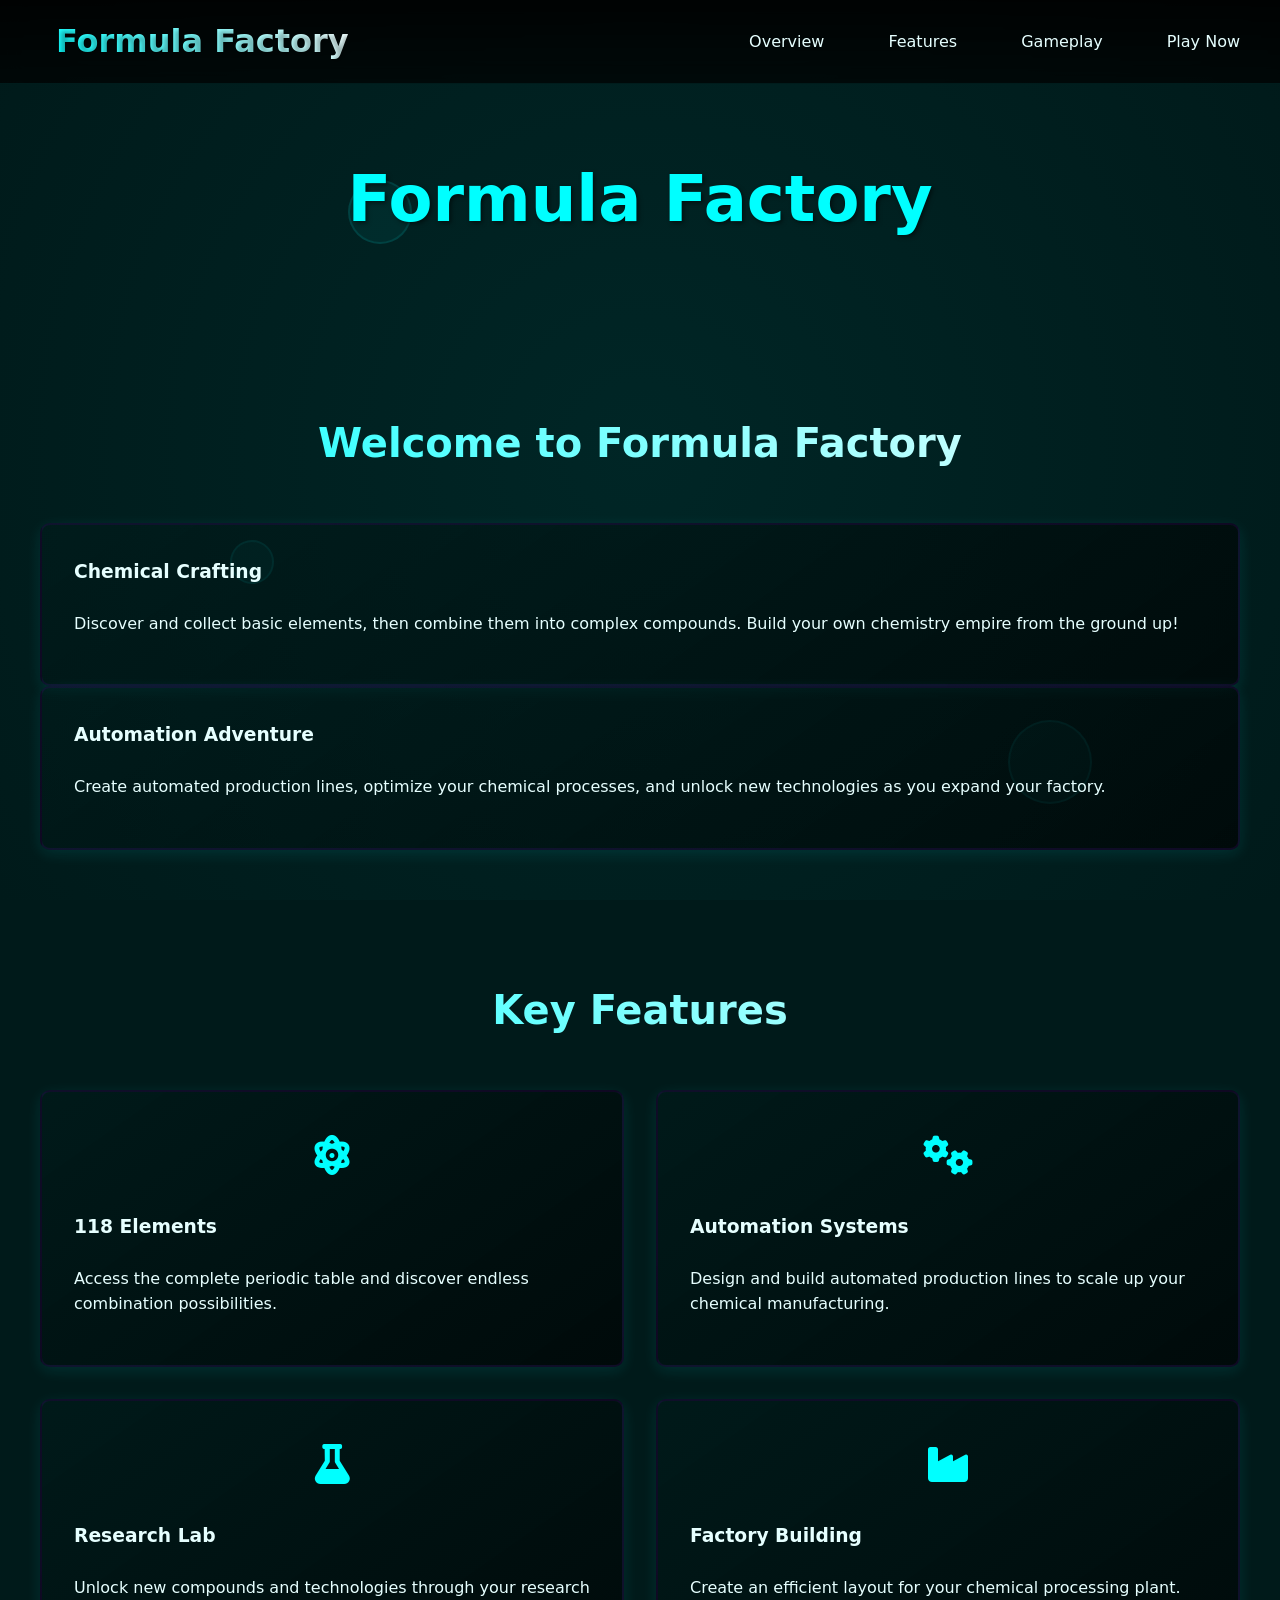
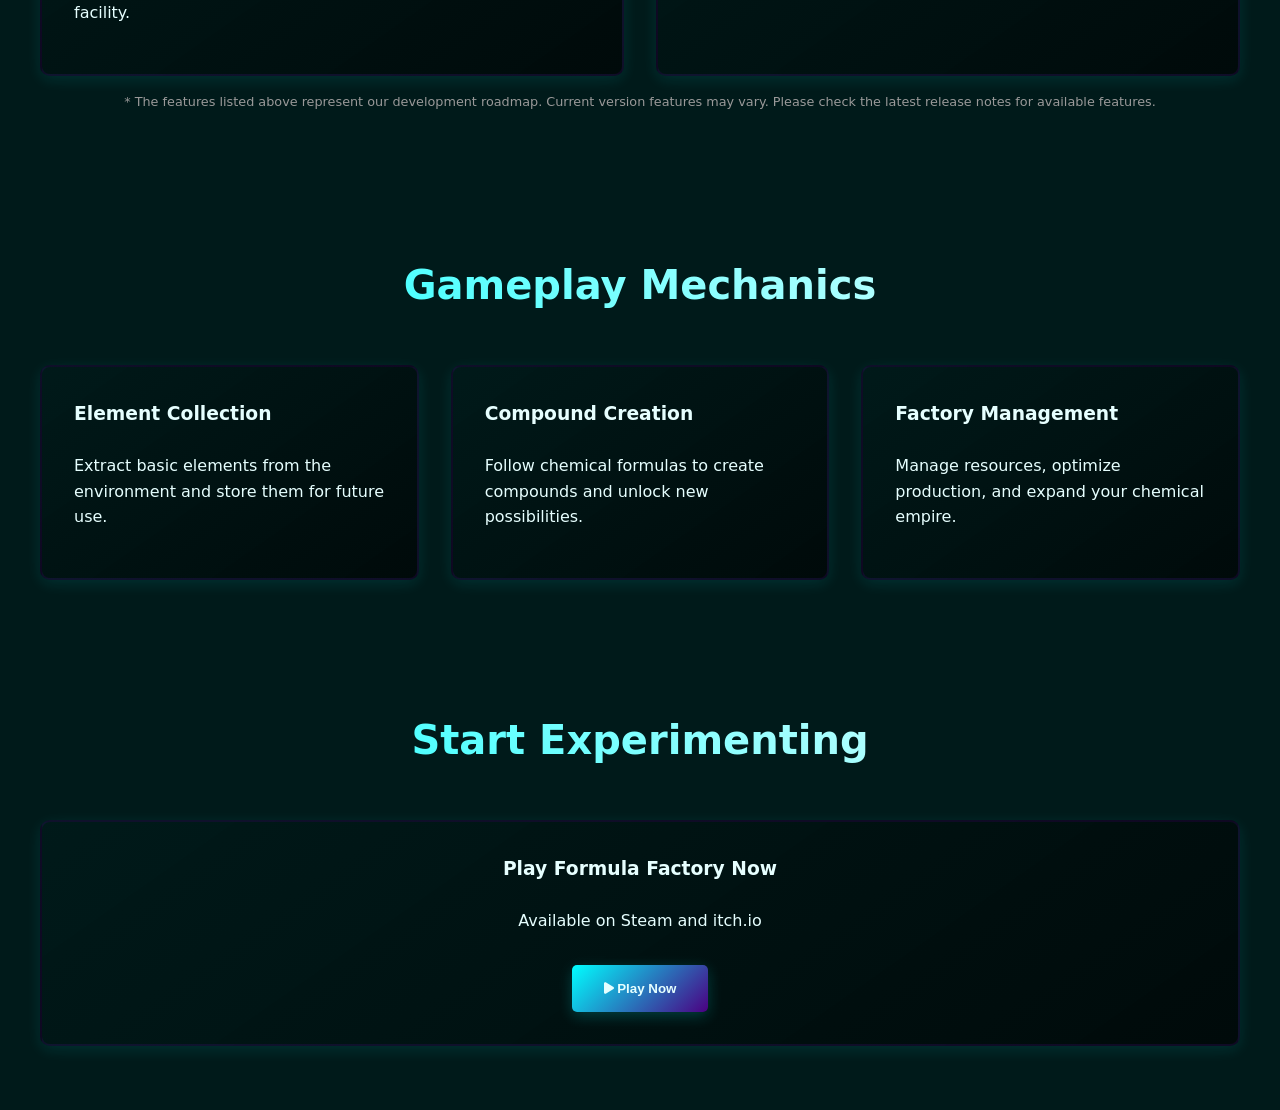
==== formulafactory.html @ 39836e4e "Pretty much made the entire application. I might add more later, but for now this is all it's going " ====
<!DOCTYPE html>
<html lang="en">
<head>
    <meta charset="UTF-8">
    <meta name="viewport" content="width=device-width, initial-scale=1.0">
    <title>Formula Factory - Chemistry Crafting Game</title>
    <link href="https://cdnjs.cloudflare.com/ajax/libs/font-awesome/6.0.0/css/all.min.css" rel="stylesheet">
    <style>
        :root {
            --primary-color: #00ffff;
            --secondary-color: #4b0082;
            --bg-dark: #001a1a;
            --text-light: #e6ffff;
            --gradient-dark: rgba(0, 26, 26, 0.9);
            --gradient-light: rgba(0, 255, 255, 0.1);
            --border-color: rgba(75, 0, 130, 0.2);
            --card-shadow: 0 8px 32px rgba(0, 255, 255, 0.1);
            --transition: all 0.3s cubic-bezier(0.4, 0, 0.2, 1);
        }

        body {
            margin: 0;
            font-family: 'Inter', system-ui, -apple-system, BlinkMacSystemFont, sans-serif;
            background-color: var(--bg-dark);
            color: var(--text-light);
            line-height: 1.6;
            overflow-x: hidden;
        }

        /* Enhanced Header Styles */
        header {
            background: linear-gradient(to bottom, rgba(0,0,0,0.9), rgba(0,0,0,0.7));
            backdrop-filter: blur(10px);
            border-bottom: 1px solid rgba(0, 255, 255, 0.1);
            padding: 1rem;
            position: sticky;
            top: 0;
            z-index: 100;
            width: 100%;
        }

        nav {
            display: flex;
            justify-content: space-between;
            align-items: center;
            max-width: 1200px;
            margin: 0 auto;
            padding: 0 2rem;
        }

        .logo {
            font-size: 2rem;
            font-weight: 700;
            background: linear-gradient(45deg, var(--primary-color), #fff);
            -webkit-background-clip: text;
            background-clip: text;
            -webkit-text-fill-color: transparent;
            text-shadow: 2px 2px 4px rgba(0,0,0,0.3);
        }

        .nav-links {
            display: flex;
            gap: 2rem;
            list-style: none;
            padding: 0;
            margin: 0;
        }

        .nav-links a {
            color: var(--text-light);
            text-decoration: none;
            font-size: 1rem;
            font-weight: 500;
            padding: 0.5rem 1rem;
            border-radius: 4px;
            transition: var(--transition);
            position: relative;
        }

        .nav-links a:hover {
            color: var(--primary-color);
        }

        .nav-links a::after {
            content: '';
            position: absolute;
            bottom: 0;
            left: 0;
            width: 0;
            height: 2px;
            background: var(--primary-color);
            transition: width 0.3s ease;
        }

        .nav-links a:hover::after {
            width: 100%;
        }

        /* Improved Card Styles */
        .card {
            background: linear-gradient(145deg, rgba(0, 26, 26, 0.4), rgba(0, 0, 0, 0.6));
            border: 2px solid var(--border-color);
            border-radius: 10px;
            padding: 2rem;
            box-shadow: 0 4px 15px rgba(0, 255, 255, 0.1);
            transition: all 0.3s ease-in-out;
        }

        .card:hover {
            border-color: var(--primary-color);
            box-shadow: 0 8px 25px rgba(0, 255, 255, 0.2);
            transform: translateY(-5px);
        }

        /* Enhanced Button Styles */
        button {
            background: linear-gradient(135deg, var(--primary-color), var(--secondary-color));
            color: var(--text-light);
            border: none;
            padding: 1rem 2rem;
            border-radius: 5px;
            cursor: pointer;
            font-weight: bold;
            transition: all 0.3s;
            box-shadow: 0 4px 15px rgba(0, 255, 255, 0.2);
        }

        button:hover {
            transform: scale(1.05);
            box-shadow: 0 8px 25px rgba(0, 255, 255, 0.3);
        }

        /* Enhanced Section Styles */
        .section {
            padding: 4rem 2rem;
            max-width: 1200px;
            margin: 0 auto;
        }


        h1, h2, h3 {
            margin: 0 0 1.5rem 0;
        }

        h2 {
            font-size: 2.5rem;
            background: linear-gradient(45deg, var(--primary-color), #fff);
            -webkit-background-clip: text;
            background-clip: text;
            -webkit-text-fill-color: transparent;
            text-align: center;
            margin-bottom: 3rem;
        }

        /* Enhanced Grid Styles */
        .grid {
            display: grid;
            gap: 2rem;
        }

        .grid-2 {
            grid-template-columns: repeat(2, 1fr);
        }

        .grid-3 {
            grid-template-columns: repeat(3, 1fr);
        }

        /* Enhanced Icon Styles */
        .skill-icon {
            font-size: 2.5rem;
            color: var(--primary-color);
            margin-bottom: 1.5rem;
            text-align: center;
        }

        /* Enhanced Background Animation */
        .bg-animation {
            position: fixed;
            width: 100%;
            height: 100%;
            z-index: -1;
            background: radial-gradient(circle, #002626 0%, #001a1a 100%);
        }

        .floating-shapes {
            position: absolute;
            width: 100%;
            height: 100%;
            overflow: hidden;
        }

        .shape {
            position: absolute;
            background: rgba(0, 255, 255, 0.05);
            border: 2px solid rgba(0, 255, 255, 0.1);
            border-radius: 50%;
            animation: float 15s infinite ease-in-out;
        }

        @keyframes float {
            0%, 100% { transform: translate(0, 0) rotate(0deg); }
            25% { transform: translate(10px, -15px) rotate(5deg); }
            50% { transform: translate(0, -25px) rotate(0deg); }
            75% { transform: translate(-10px, -15px) rotate(-5deg); }
        }

        /* Responsive Adjustments */
        @media (max-width: 768px) {
            nav {
                padding: 0 1rem;
            }
            
            .nav-links {
                position: fixed;
                top: 70px;
                left: 0;
                right: 0;
                background: rgba(0,0,0,0.9);
                backdrop-filter: blur(10px);
                flex-direction: column;
                padding: 1rem;
                gap: 1rem;
                display: none;
            }
            
            .nav-links.active {
                display: flex;
            }
            
            .logo {
                font-size: 1.5rem;
            }
        }
    </style>
</head>
<body>
    <div class="bg-animation">
        <div class="floating-shapes">
            <div class="shape" style="width: 60px; height: 60px; left: 10%; top: 20%;"></div>
            <div class="shape" style="width: 40px; height: 40px; left: 80%; top: 60%;"></div>
            <div class="shape" style="width: 80px; height: 80px; left: 50%; top: 80%;"></div>
        </div>
    </div>

    <header>
        <nav>
            <div class="logo">Formula Factory</div>
            <ul class="nav-links">
                <li><a href="#overview">Overview</a></li>
                <li><a href="#features">Features</a></li>
                <li><a href="#gameplay">Gameplay</a></li>
                <li><a href="#download">Play Now</a></li>
            </ul>
        </nav>
    </header>

    <main>
        <section class="section hero">
            <h1 style="font-size: 4rem; text-align: center; color: var(--primary-color); margin-bottom: 2rem; text-shadow: 2px 2px 4px rgba(0,0,0,0.5);">Formula Factory</h1>
        </section>

        <section class="section" id="overview">
            <h2>Welcome to Formula Factory</h2>
            <div class="grid grid-2"></div>
                <div class="card">
                    <h3>Chemical Crafting</h3>
                    <p>Discover and collect basic elements, then combine them into complex compounds. Build your own chemistry empire from the ground up!</p>
                </div>
                <div class="card">
                    <h3>Automation Adventure</h3>
                    <p>Create automated production lines, optimize your chemical processes, and unlock new technologies as you expand your factory.</p>
                </div>
            </div>
        </section>

        <section class="section" id="features">
            <h2>Key Features</h2>
            <div class="grid grid-2">
                <div class="card">
                    <div class="skill-icon">
                        <i class="fas fa-atom"></i>
                    </div>
                    <h3>118 Elements</h3>
                    <p>Access the complete periodic table and discover endless combination possibilities.</p>
                </div>
                <div class="card">
                    <div class="skill-icon">
                        <i class="fas fa-cogs"></i>
                    </div>
                    <h3>Automation Systems</h3>
                    <p>Design and build automated production lines to scale up your chemical manufacturing.</p>
                </div>
                <div class="card">
                    <div class="skill-icon">
                        <i class="fas fa-flask"></i>
                    </div>
                    <h3>Research Lab</h3>
                    <p>Unlock new compounds and technologies through your research facility.</p>
                </div>
                <div class="card">
                    <div class="skill-icon">
                        <i class="fas fa-industry"></i>
                    </div>
                    <h3>Factory Building</h3>
                    <p>Create an efficient layout for your chemical processing plant.</p>
                </div>
            </div>
            <p style="font-size: 0.8rem; color: #999; margin-top: 1rem; text-align: center;">
                * The features listed above represent our development roadmap. Current version features may vary. Please check the latest release notes for available features.
            </p>
        </section>

        <section class="section" id="gameplay">
            <h2>Gameplay Mechanics</h2>
            <div class="grid grid-3">
                <div class="card">
                    <h3>Element Collection</h3>
                    <p>Extract basic elements from the environment and store them for future use.</p>
                </div>
                <div class="card">
                    <h3>Compound Creation</h3>
                    <p>Follow chemical formulas to create compounds and unlock new possibilities.</p>
                </div>
                <div class="card">
                    <h3>Factory Management</h3>
                    <p>Manage resources, optimize production, and expand your chemical empire.</p>
                </div>
            </div>
        </section>

        <section class="section" id="download">
            <h2>Start Experimenting</h2>
            <div class="card" style="text-align: center;">
                <h3>Play Formula Factory Now</h3>
                <p>Available on Steam and itch.io</p>
                <button style="margin-top: 1rem;" class="button" onclick="window.open('https://store.steampowered.com/', '_blank')">
                    <span style="color: var(--text-light); text-decoration: none; display: flex; align-items: center; justify-content: center;">
                        <i class="fas fa-play"></i>&nbsp;Play Now
                    </span>
                </button>
            </div>
        </section>
    </main>

    <script>
        document.addEventListener('DOMContentLoaded', () => {
            // Enhanced shape animations
            const shapes = document.querySelectorAll('.shape');
            
            shapes.forEach(shape => {
                const randomX = Math.random() * 100;
                const randomY = Math.random() * 100;
                shape.style.left = `${randomX}%`;
                const duration = 15 + Math.random() * 10;
                
                shape.style.animation = `float ${duration}s infinite ease-in-out`;
                shape.style.animationDelay = `${Math.random() * -20}s`;
            });

            // Smooth scroll with offset for header
            document.querySelectorAll('a[href^="#"]').forEach(anchor => {
                anchor.addEventListener('click', function (e) {
                    e.preventDefault();
                    const target = document.querySelector(this.getAttribute('href'));
                    const headerOffset = 80;
                    const elementPosition = target.getBoundingClientRect().top;
                    const offsetPosition = elementPosition + window.pageYOffset - headerOffset;

                    window.scrollTo({
                        top: offsetPosition,
                        behavior: 'smooth'
                    });
                });
            });

            // Enhanced card hover effects
            document.querySelectorAll('.card').forEach(card => {
                card.addEventListener('mouseenter', () => {
                    card.style.transform = 'translateY(-10px)';
                    card.style.borderColor = 'var(--primary-color)';
                });
                
                card.addEventListener('mouseleave', () => {
                    card.style.transform = 'translateY(0)';
                    card.style.borderColor = 'var(--border-color)';
                });
            });

            // Add scroll reveal effect
            const revealElements = document.querySelectorAll('.card, .section h2');
            const revealOnScroll = () => {
                revealElements.forEach(element => {
                    const elementTop = element.getBoundingClientRect().top;
                    const windowHeight = window.innerHeight;
                    
                    if (elementTop < windowHeight - 100) {
                        element.style.opacity = '1';
                        element.style.transform = 'translateY(0)';
                    }
                });
            };

            window.addEventListener('scroll', revealOnScroll);
            revealOnScroll();
        });
    </script>
</body>
</html>
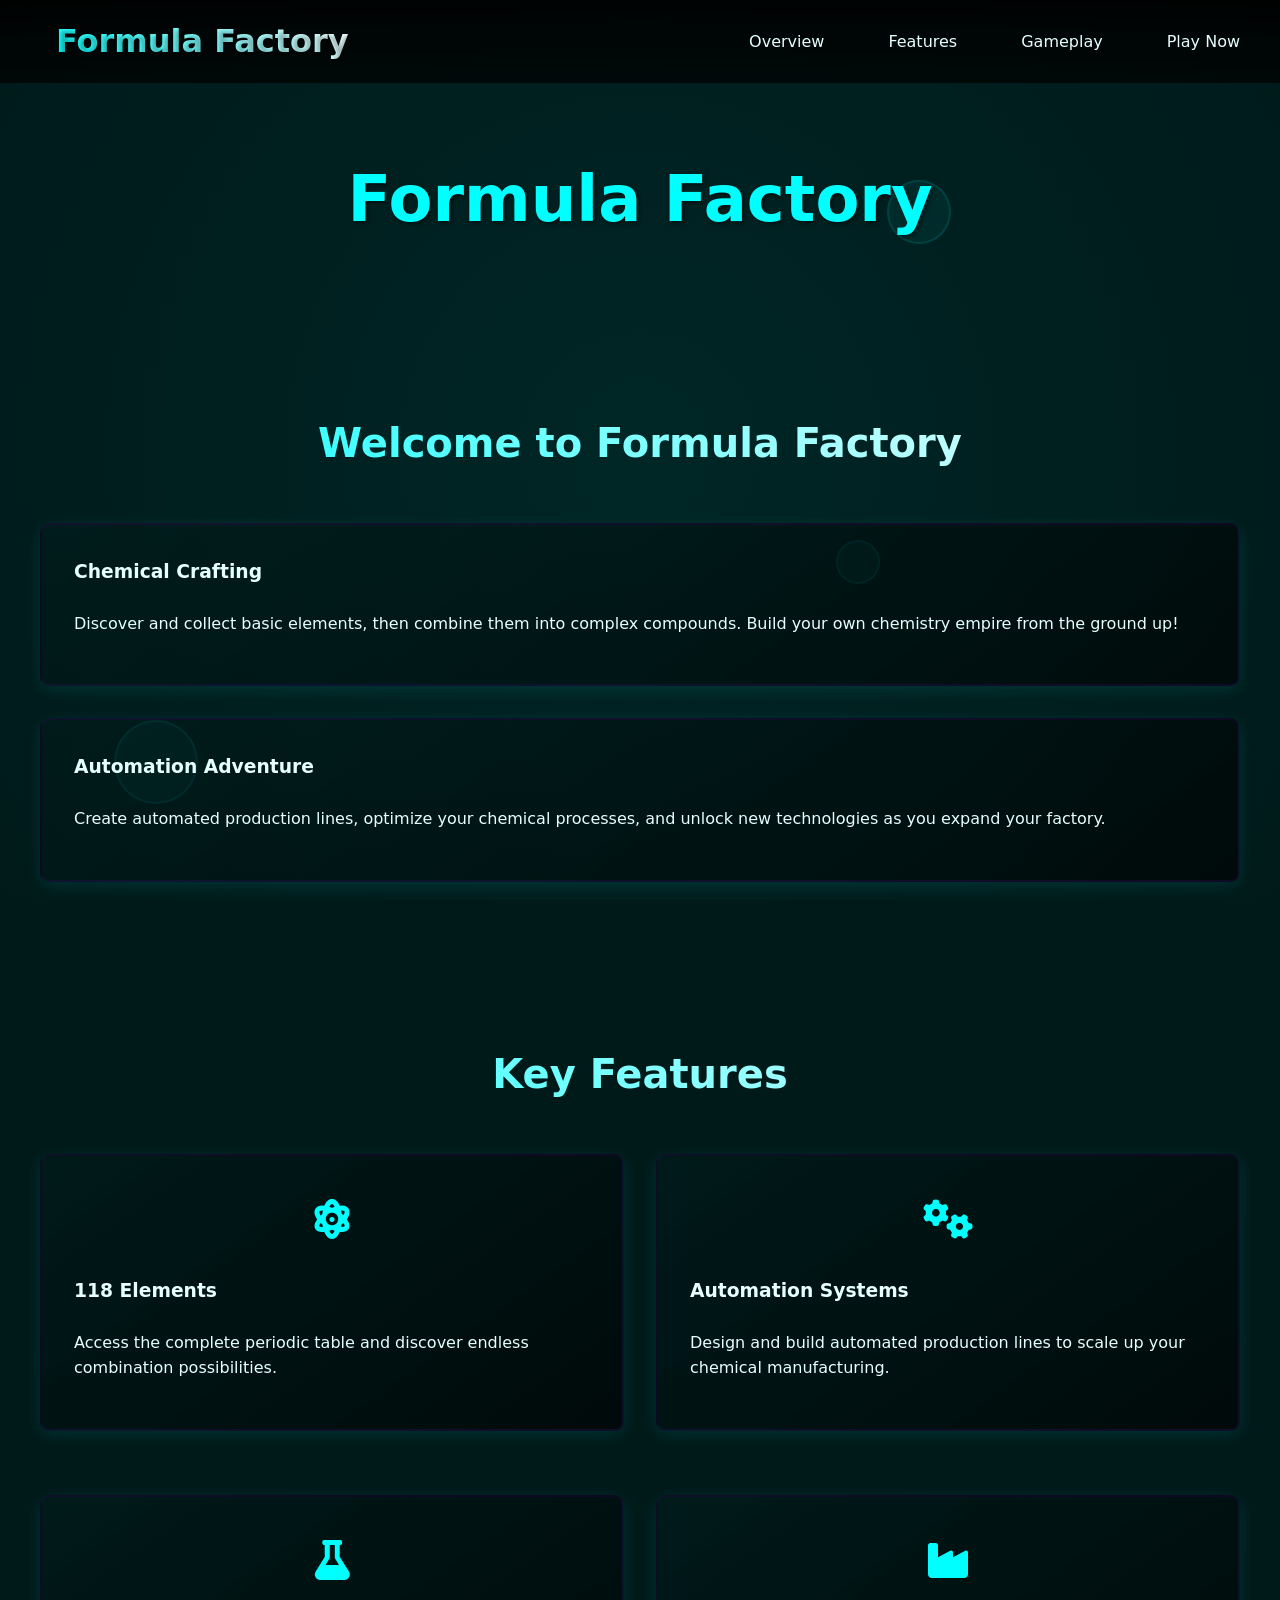
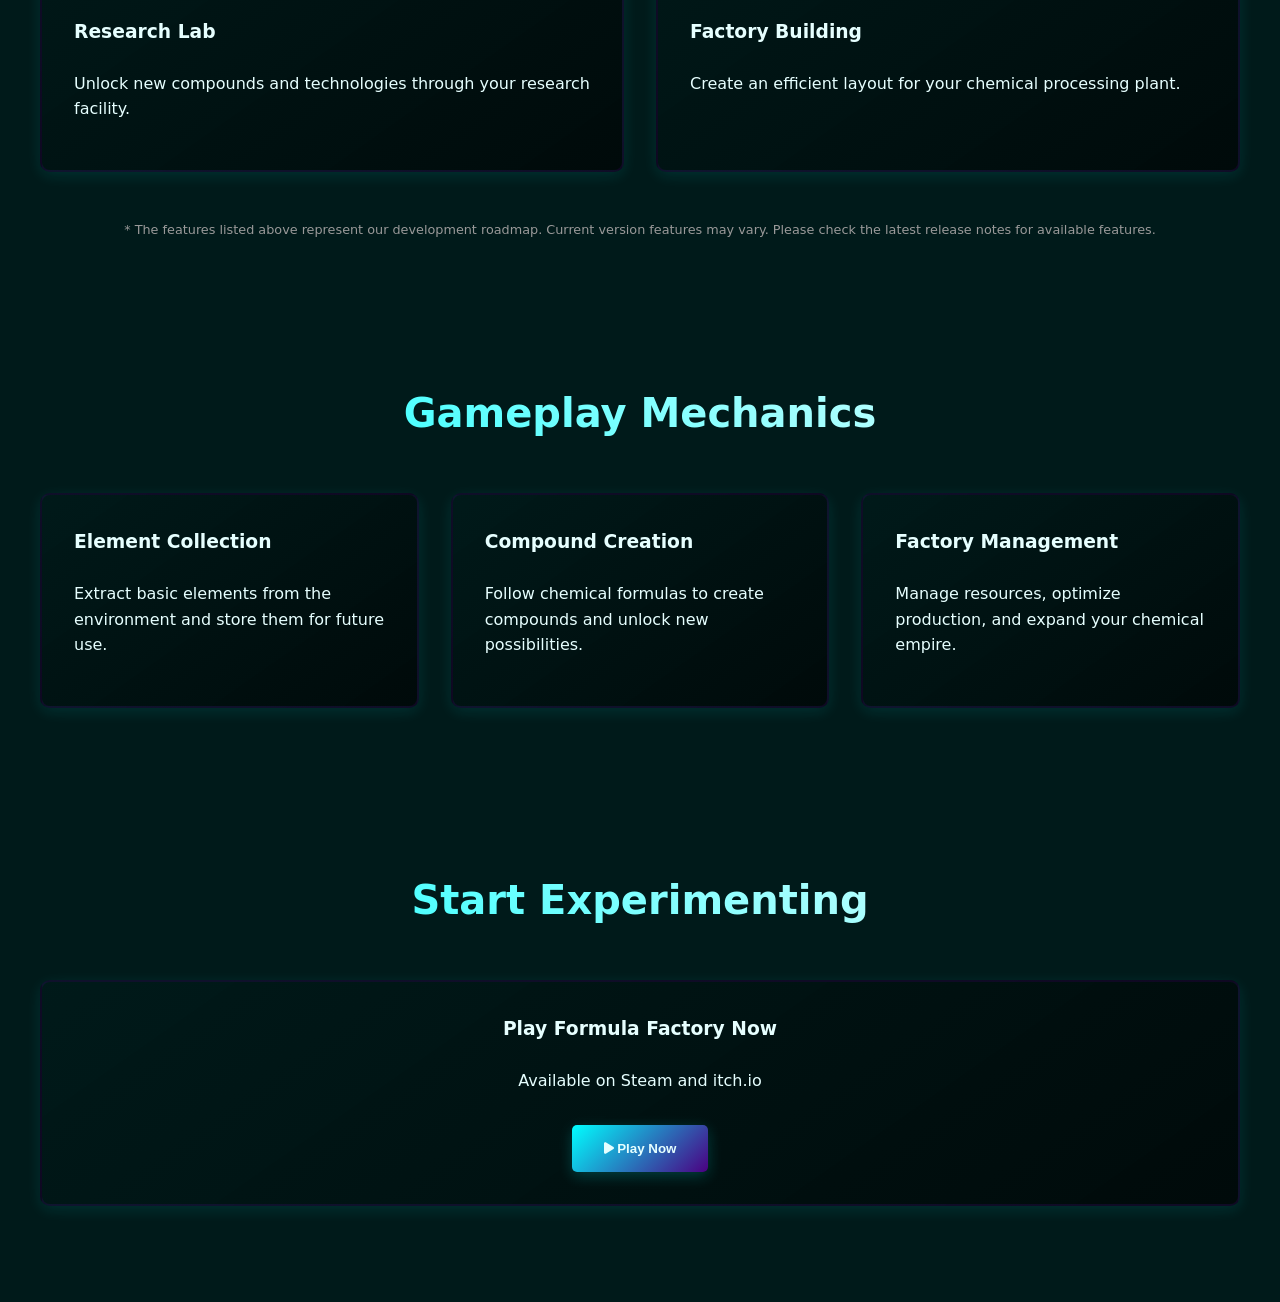
==== commit edb49679: "Consistency fix" ====
--- a/formulafactory.html
+++ b/formulafactory.html
@@ -102,6 +102,7 @@
             border: 2px solid var(--border-color);
             border-radius: 10px;
             padding: 2rem;
+            margin-bottom: 2rem;
             box-shadow: 0 4px 15px rgba(0, 255, 255, 0.1);
             transition: all 0.3s ease-in-out;
         }
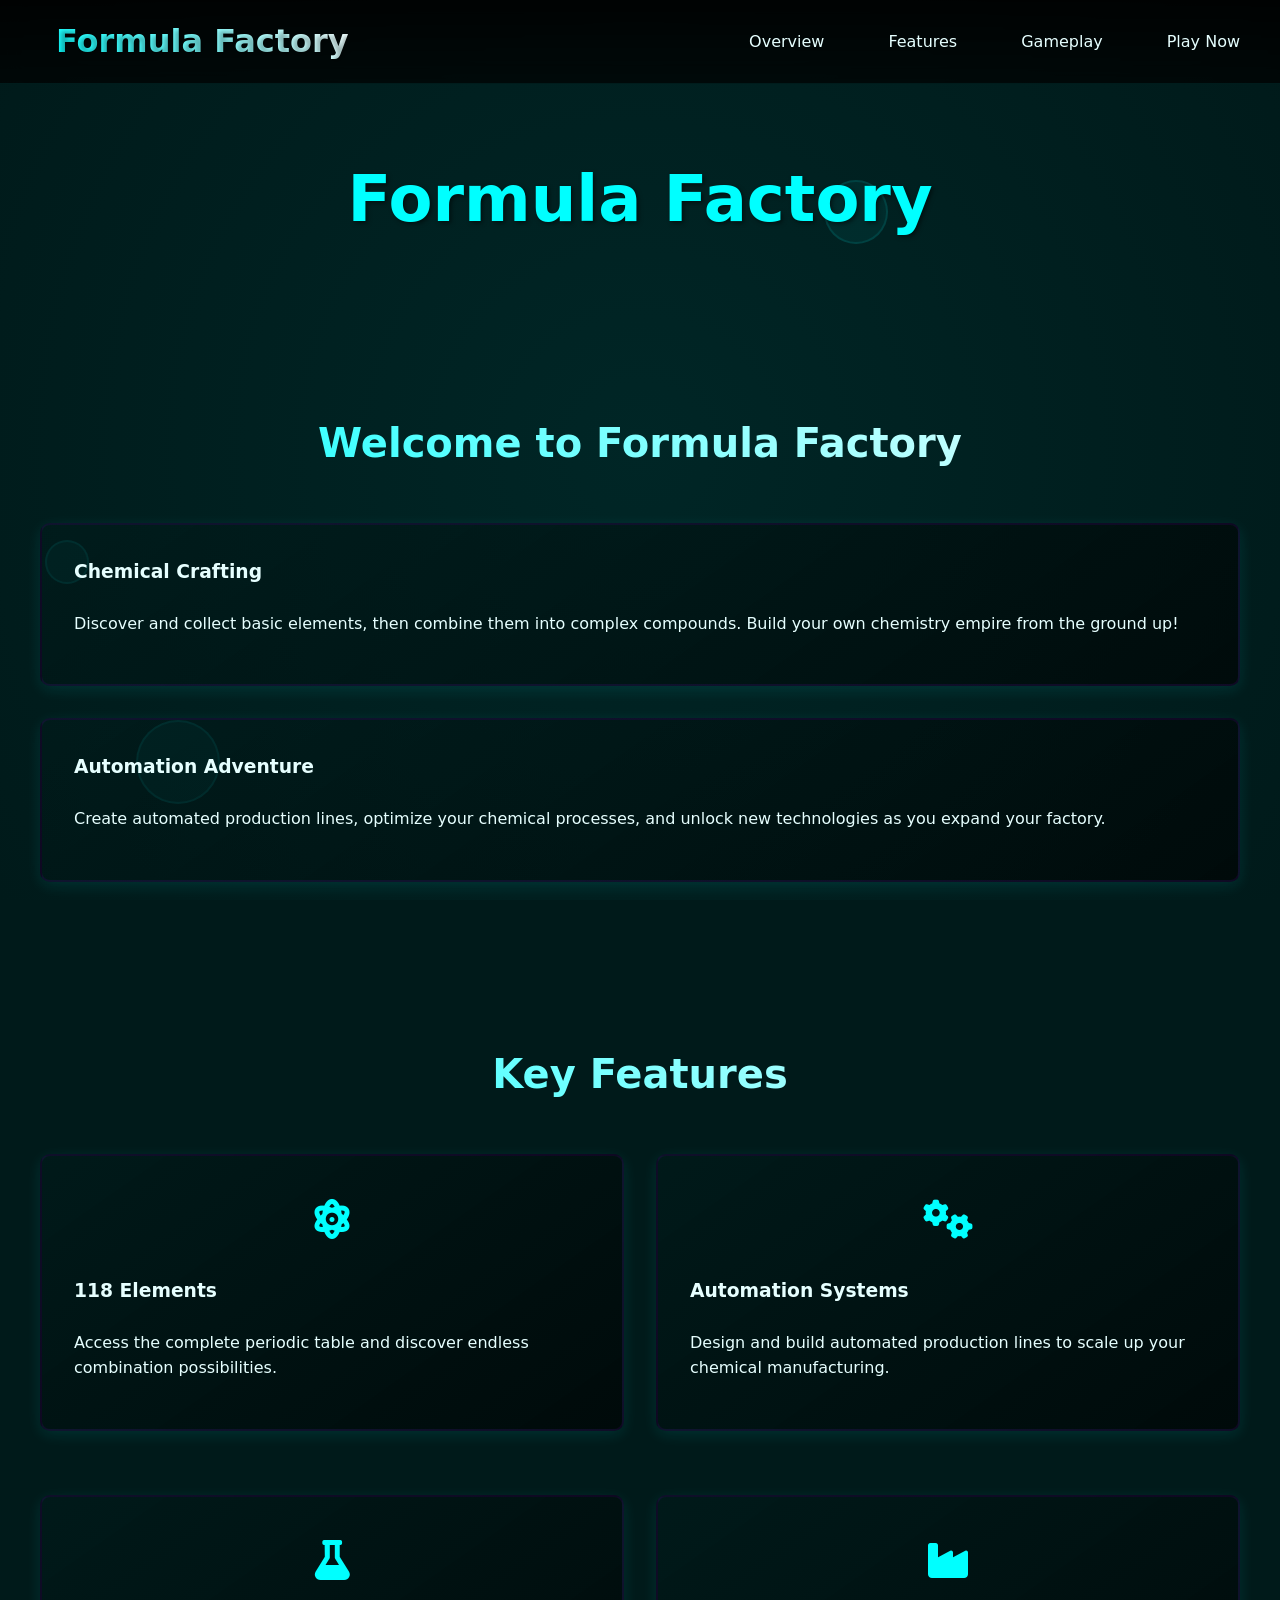
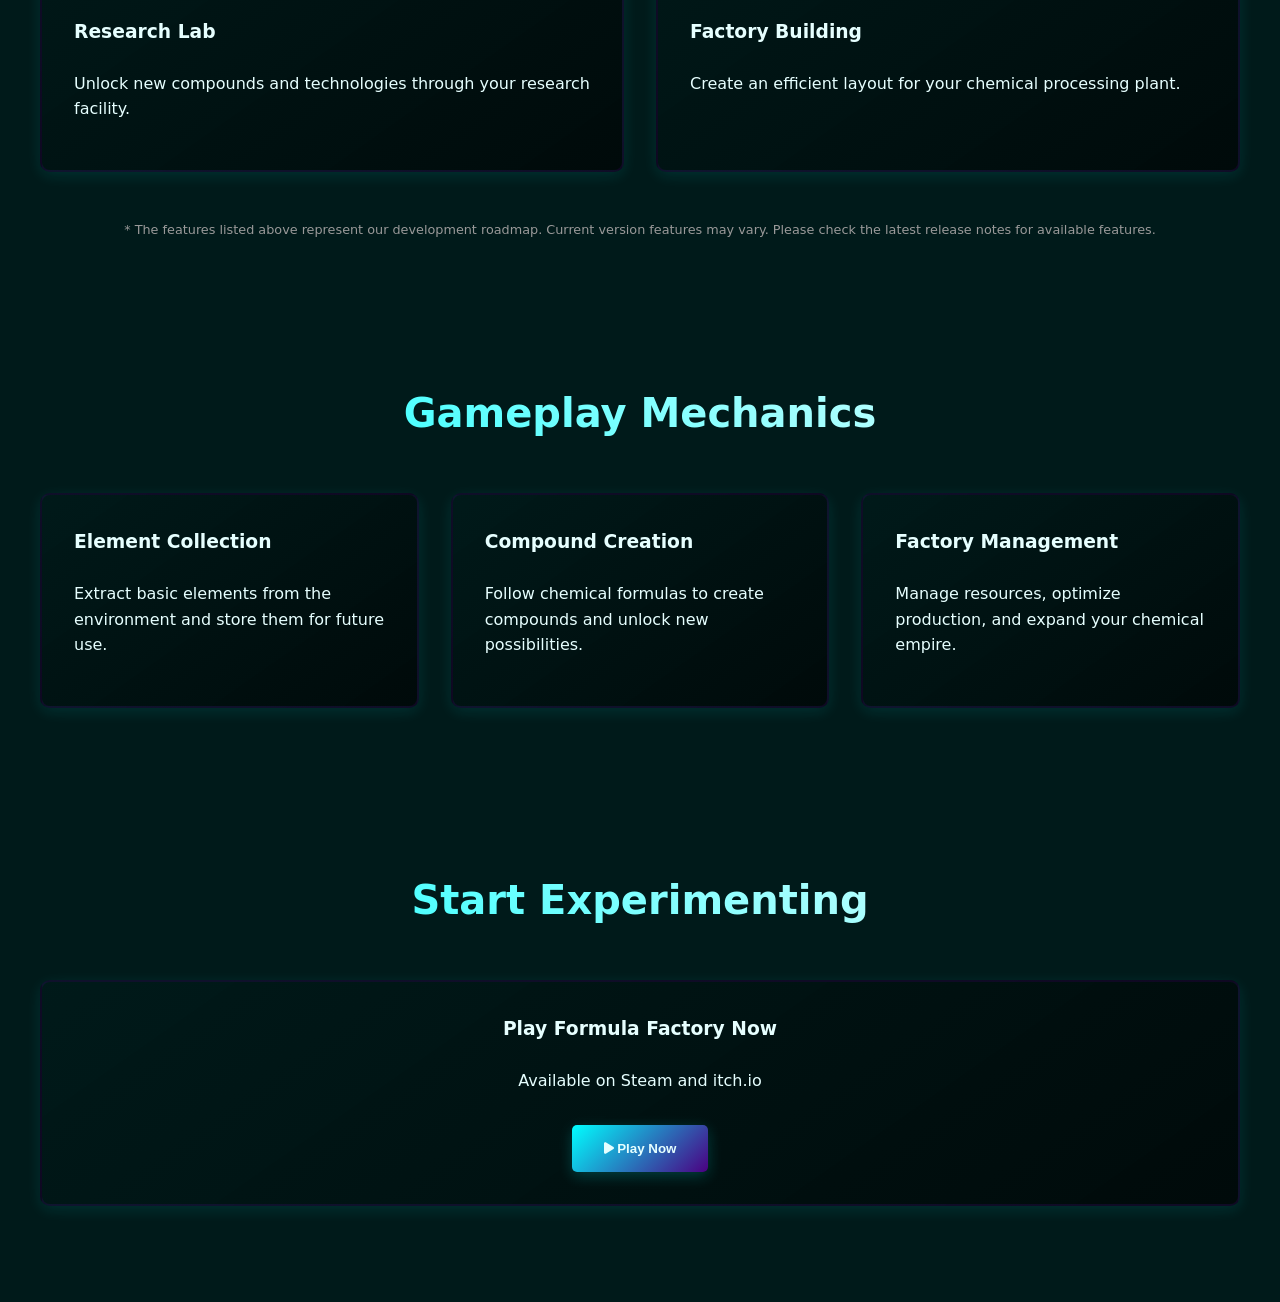
==== commit edfbef82: "More consistency" ====
--- a/formulafactory.html
+++ b/formulafactory.html
@@ -335,7 +335,7 @@
             <div class="card" style="text-align: center;">
                 <h3>Play Formula Factory Now</h3>
                 <p>Available on Steam and itch.io</p>
-                <button style="margin-top: 1rem;" class="button" onclick="window.open('https://store.steampowered.com/', '_blank')">
+                <button style="margin-top: 1rem;" class="button" onclick="window.open('https://itch.io/', 'blank')">
                     <span style="color: var(--text-light); text-decoration: none; display: flex; align-items: center; justify-content: center;">
                         <i class="fas fa-play"></i>&nbsp;Play Now
                     </span>
